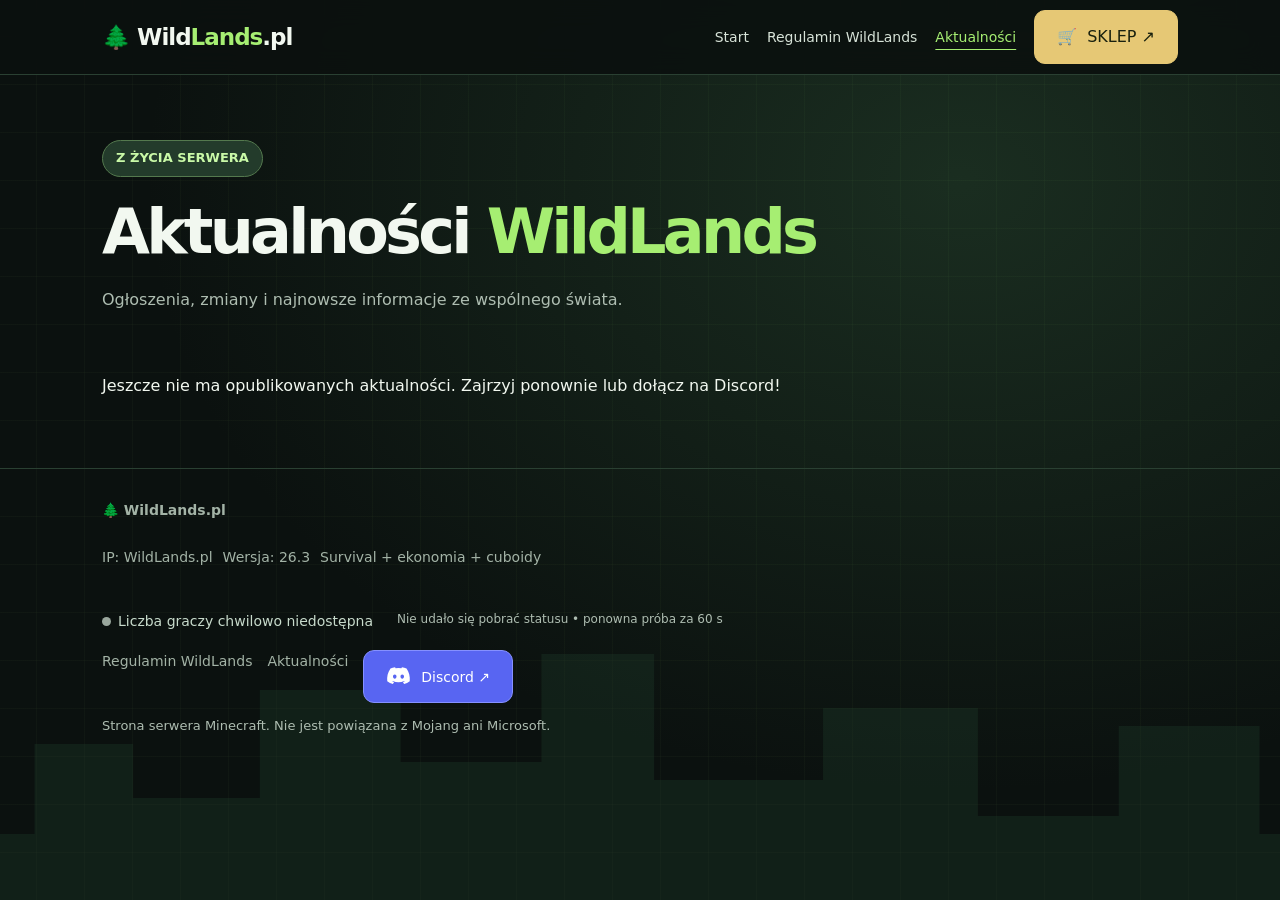
==== aktualnosci.html @ 4f1ac1a0 "Add WildLands rules, news, live status and animated shared design" ====
<!doctype html><html lang="pl"><head><meta charset="utf-8"><meta name="viewport" content="width=device-width,initial-scale=1"><meta name="theme-color" content="#101b16"><meta name="description" content="WildLands.pl — Minecraft 26.3. Survival + ekonomia + cuboidy. Aktualności"><title>Aktualności — WildLands.pl</title><link rel="stylesheet" href="/style.css"><script src="/app.js" defer></script></head><body><a class="skip" href="#main">Przejdź do treści</a><div class="world" aria-hidden="true"></div><header><div class="wrap nav"><a class="logo" href="/">🌲 Wild<span>Lands</span>.pl</a><nav aria-label="Nawigacja główna"><a href="/" >Start</a><a href="/regulamin.html" >Regulamin WildLands</a><a href="/aktualnosci.html" aria-current="page">Aktualności</a><a class="shop btn" href="https://mc.wildlands.pl" target="_blank" rel="noopener noreferrer"><span class="shop-icon" aria-hidden="true">🛒</span> SKLEP ↗</a></nav></div></header><main id="main"><div class="wrap"><div class="page-head"><span class="tag">Z ŻYCIA SERWERA</span><h1>Aktualności <em>WildLands</em></h1><p class="sub">Ogłoszenia, zmiany i najnowsze informacje ze wspólnego świata.</p></div><div class="news-list" id="news"><p>Wczytywanie aktualności…</p></div><noscript><p>Włącz JavaScript, aby wyświetlić aktualności. Ogłoszenia znajdziesz również na naszym Discordzie.</p></noscript></div></main><footer><div class="wrap"><strong>🌲 WildLands.pl</strong><div class="facts"><span>IP: WildLands.pl</span><span>Wersja: 26.3</span><span>Survival + ekonomia + cuboidy</span></div><div class="status-box"><p><span class="dot" id="dot"></span><span id="status" role="status">Sprawdzanie liczby graczy…</span></p><span class="status-note" id="status-note">Odświeżanie co 60 sekund • mcsrvstat.us</span></div><div class="links"><a href="/regulamin.html">Regulamin WildLands</a><a href="/aktualnosci.html">Aktualności</a><a class="discord btn" href="https://discord.gg/rCxju5zVEd" target="_blank" rel="noopener noreferrer"><svg viewBox="0 0 24 24" width="25" height="25" fill="currentColor" aria-hidden="true"><path d="M19.7 4.4a18 18 0 0 0-4.4-1.4l-.5 1a16 16 0 0 0-5.6 0l-.5-1a18 18 0 0 0-4.4 1.4C1.5 8.5.8 12.5 1.2 16.5a18 18 0 0 0 5.4 2.7l1.1-1.8-1.7-.8.4-.3a13 13 0 0 0 11.2 0l.4.3-1.7.8 1.1 1.8a18 18 0 0 0 5.4-2.7c.5-4.6-.8-8.6-3.1-12.1ZM8.4 14.1c-1 0-1.7-.9-1.7-2s.7-2 1.7-2 1.7.9 1.7 2-.7 2-1.7 2Zm7.2 0c-1 0-1.7-.9-1.7-2s.7-2 1.7-2 1.7.9 1.7 2-.7 2-1.7 2Z"/></svg> Discord ↗</a></div><p class="small">Strona serwera Minecraft. Nie jest powiązana z Mojang ani Microsoft.</p></div></footer></body></html>
---- style.css ----
:root{--bg:#0b110f;--panel:#15221c;--green:#a6ee72;--muted:#aebdb1;--line:#2a4032}*{box-sizing:border-box}html{scroll-behavior:smooth}body{margin:0;background:var(--bg);color:#f2f8f0;font:16px/1.6 system-ui,-apple-system,Segoe UI,sans-serif}a{color:inherit;text-decoration:none}.wrap{max-width:1120px;margin:auto;padding:0 22px}header{position:sticky;top:0;background:#0b110fe9;backdrop-filter:blur(14px);border-bottom:1px solid var(--line);z-index:3}.nav{display:flex;align-items:center;justify-content:space-between;gap:18px;min-height:74px}.logo{font-size:23px;font-weight:900;letter-spacing:-1px}.logo span{color:var(--green)}nav{display:flex;gap:22px;flex-wrap:wrap}nav a{font-size:14px;color:#d7e3d8}nav a:hover{color:var(--green)}.hero{position:relative;overflow:hidden;padding:105px 0 100px;background:radial-gradient(ellipse at 75% 25%,#31583a 0%,transparent 45%),linear-gradient(160deg,#101d16,#0b110f)}.hero:after{content:'';position:absolute;inset:0;opacity:.12;background-image:linear-gradient(#a6ee7222 1px,transparent 1px),linear-gradient(90deg,#a6ee7222 1px,transparent 1px);background-size:36px 36px;pointer-events:none}.hero .wrap{position:relative;z-index:1}.tag{display:inline-block;padding:7px 13px;border:1px solid #54794e;border-radius:100px;background:#233b2b;color:#c9f9a7;font-weight:700;font-size:13px}h1{font-size:clamp(46px,8vw,86px);letter-spacing:-.06em;line-height:1.07;margin:22px 0}h1 em{font-style:normal;color:var(--green)}.lead{max-width:660px;font-size:19px;color:#c4d2c6}.actions{display:flex;gap:12px;flex-wrap:wrap;margin-top:28px}.btn{border:1px solid #4a6950;background:#1b2c21;color:white;padding:13px 22px;border-radius:11px;font-weight:800;cursor:pointer;font:inherit}.btn.primary{background:var(--green);color:#132014;border-color:var(--green)}.btn:hover{filter:brightness(1.13)}.status{margin-top:25px;color:#b4c6b7;font-size:14px}.dot{display:inline-block;width:9px;height:9px;border-radius:50%;background:#9aa79d;margin-right:7px}.dot.on{background:#7de388}.section{padding:78px 0}.section h2{font-size:clamp(29px,4vw,42px);letter-spacing:-.04em;margin:0 0 12px}.sub{color:var(--muted);margin:0 0 30px}.cards{display:grid;grid-template-columns:repeat(3,1fr);gap:16px}.card{background:linear-gradient(155deg,#1a2b21,#111d17);border:1px solid var(--line);padding:26px;border-radius:17px}.card .emoji{font-size:31px}.card h3{margin:14px 0 8px;font-size:21px}.card p{color:var(--muted);margin:0}.alt{background:#101a14}.panel{padding:32px;border:1px solid var(--line);border-radius:18px;background:var(--panel)}.panel p{color:var(--muted)}.two{display:grid;grid-template-columns:1fr 1fr;gap:18px}.small{font-size:13px;color:var(--muted)}footer{border-top:1px solid var(--line);padding:30px 0;color:#a3b3a6;font-size:14px}.links{display:flex;gap:15px;flex-wrap:wrap}.pill{display:inline-block;border:1px solid var(--line);padding:7px 11px;border-radius:9px;color:var(--green)}@media(max-width:720px){.nav{align-items:flex-start;padding-top:15px;padding-bottom:15px;flex-direction:column;gap:8px}nav{gap:14px}.hero{padding:72px 0}.cards,.two{grid-template-columns:1fr}.section{padding:55px 0}}

body{isolation:isolate;overflow-wrap:anywhere}.world{position:fixed;inset:0;z-index:-1;overflow:hidden;pointer-events:none;background:radial-gradient(ellipse at 75% 20%,#31583a66,transparent 60%),#0b110f}.world:before{content:'';position:absolute;inset:-60px;background:linear-gradient(#a6ee7208 1px,transparent 1px),linear-gradient(90deg,#a6ee7208 1px,transparent 1px);background-size:48px 48px;animation:drift 28s linear infinite}.world:after{content:'';position:absolute;bottom:-60px;left:-5%;width:110%;height:40vh;opacity:.32;background:#213f2c;clip-path:polygon(0 65%,7% 65%,7% 40%,14% 40%,14% 55%,23% 55%,23% 25%,33% 25%,33% 45%,43% 45%,43% 15%,51% 15%,51% 50%,63% 50%,63% 30%,74% 30%,74% 60%,84% 60%,84% 35%,94% 35%,94% 65%,100% 65%,100% 100%,0 100%);animation:sway 14s ease-in-out infinite alternate}.hero,.alt{background:transparent}.card,.panel{background:#15221ceF}.hero:after{display:none}.nav{flex-wrap:wrap}nav{align-items:center;gap:18px}nav a[aria-current=page]{color:var(--green);text-decoration:underline;text-underline-offset:7px}.discord,.shop{display:inline-flex;align-items:center;gap:10px}.discord{background:#5865f2;border-color:#8590ff}.discord svg{animation:sway 3s ease-in-out infinite alternate}.shop{color:#18200e;background:#e6c875;border-color:#e6c875;position:relative;overflow:hidden}.shop:after{content:'';position:absolute;inset:-60% auto -60% -45%;width:25%;background:#ffffff55;transform:rotate(25deg);animation:shine 6s infinite}.shop-icon{display:inline-block;animation:sway 2.6s ease-in-out infinite alternate}.facts{display:flex;gap:10px;flex-wrap:wrap;margin:24px 0}.page-head{padding:65px 0 30px}.page-head h1{font-size:clamp(36px,6vw,62px)}.rules{max-width:850px;margin:0 auto 60px}.rule{margin:18px 0;padding:25px;border:1px solid var(--line);border-radius:16px;background:#15221cf2}.rule h2{font-size:24px;line-height:1.35;margin:0 0 20px}.rule p{margin:8px 0}.rule li{margin:8px 0}.rule ol,.rule ul{padding-left:24px}.rule h3{font-size:24px}.skip{position:fixed;top:-100px;left:15px;background:var(--green);color:#132014;padding:10px;z-index:10}.skip:focus{top:10px}:focus-visible{outline:3px solid #e6c875;outline-offset:5px}.news-list{display:grid;gap:20px;margin-bottom:70px}.news-list time{color:var(--green);font-size:14px}.news-list p{white-space:pre-line}.section[id]{scroll-margin-top:150px}.status-box{display:flex;flex-wrap:wrap;gap:8px 24px;padding:18px 0;color:#c7dacb}.status-box p{margin:0}.status-note{font-size:12px;color:var(--muted)}@keyframes drift{to{transform:translate(48px,48px)}}@keyframes sway{to{transform:translateY(-7px)}}@keyframes shine{0%,75%{left:-45%}100%{left:145%}}@media(max-width:720px){nav{gap:12px}.hero{padding:50px 0}.page-head{padding-top:35px}.rule{padding:20px}.wrap{padding:0 18px}.nav{min-height:0}.logo{font-size:22px}.rule h2{font-size:21px}}@media(prefers-reduced-motion:reduce){*,*:before,*:after{animation:none!important;scroll-behavior:auto!important}}
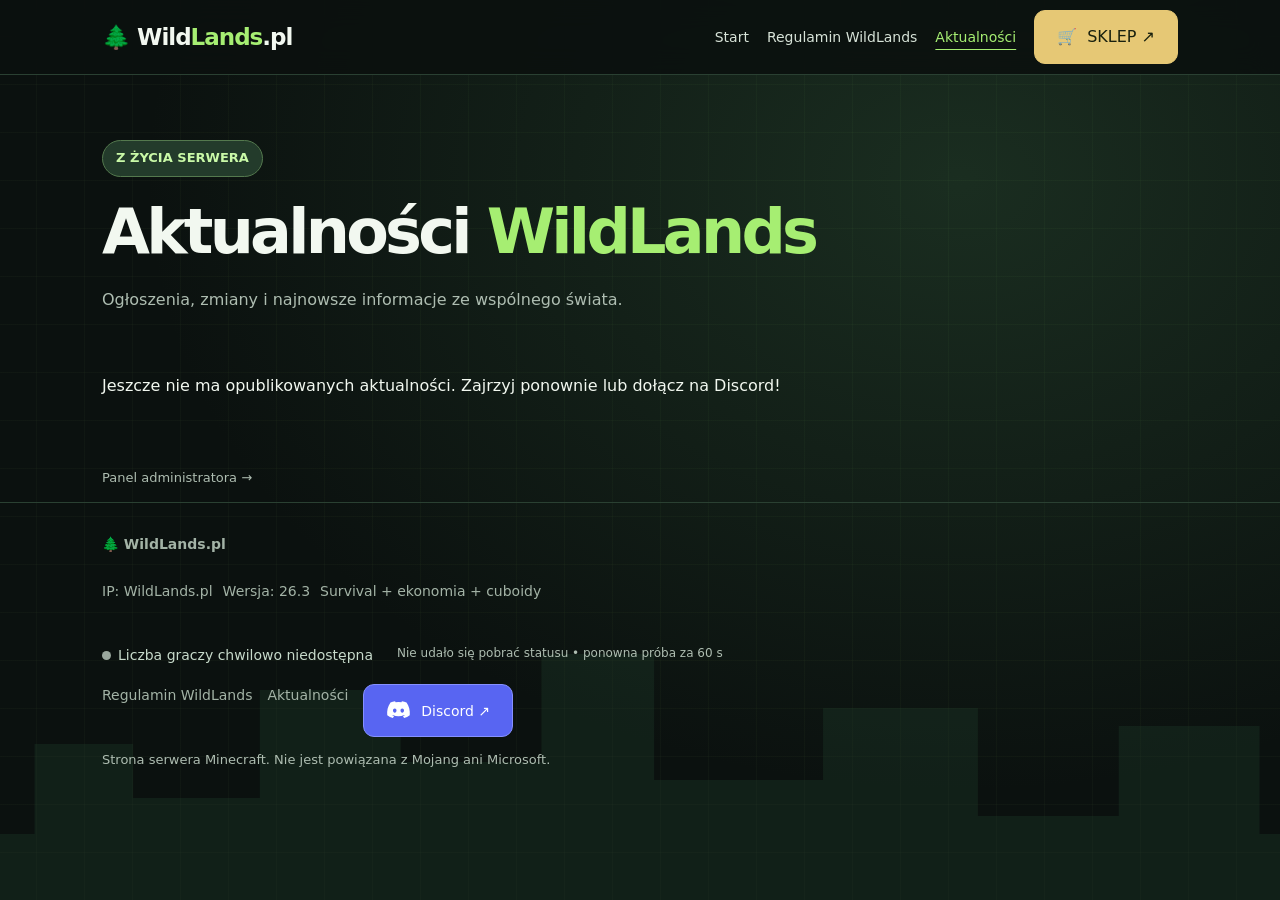
==== commit ccbd46a4: "Add password-protected news administration panel" ====
--- a/aktualnosci.html
+++ b/aktualnosci.html
@@ -1 +1 @@
-<!doctype html><html lang="pl"><head><meta charset="utf-8"><meta name="viewport" content="width=device-width,initial-scale=1"><meta name="theme-color" content="#101b16"><meta name="description" content="WildLands.pl — Minecraft 26.3. Survival + ekonomia + cuboidy. Aktualności"><title>Aktualności — WildLands.pl</title><link rel="stylesheet" href="/style.css"><script src="/app.js" defer></script></head><body><a class="skip" href="#main">Przejdź do treści</a><div class="world" aria-hidden="true"></div><header><div class="wrap nav"><a class="logo" href="/">🌲 Wild<span>Lands</span>.pl</a><nav aria-label="Nawigacja główna"><a href="/" >Start</a><a href="/regulamin.html" >Regulamin WildLands</a><a href="/aktualnosci.html" aria-current="page">Aktualności</a><a class="shop btn" href="https://mc.wildlands.pl" target="_blank" rel="noopener noreferrer"><span class="shop-icon" aria-hidden="true">🛒</span> SKLEP ↗</a></nav></div></header><main id="main"><div class="wrap"><div class="page-head"><span class="tag">Z ŻYCIA SERWERA</span><h1>Aktualności <em>WildLands</em></h1><p class="sub">Ogłoszenia, zmiany i najnowsze informacje ze wspólnego świata.</p></div><div class="news-list" id="news"><p>Wczytywanie aktualności…</p></div><noscript><p>Włącz JavaScript, aby wyświetlić aktualności. Ogłoszenia znajdziesz również na naszym Discordzie.</p></noscript></div></main><footer><div class="wrap"><strong>🌲 WildLands.pl</strong><div class="facts"><span>IP: WildLands.pl</span><span>Wersja: 26.3</span><span>Survival + ekonomia + cuboidy</span></div><div class="status-box"><p><span class="dot" id="dot"></span><span id="status" role="status">Sprawdzanie liczby graczy…</span></p><span class="status-note" id="status-note">Odświeżanie co 60 sekund • mcsrvstat.us</span></div><div class="links"><a href="/regulamin.html">Regulamin WildLands</a><a href="/aktualnosci.html">Aktualności</a><a class="discord btn" href="https://discord.gg/rCxju5zVEd" target="_blank" rel="noopener noreferrer"><svg viewBox="0 0 24 24" width="25" height="25" fill="currentColor" aria-hidden="true"><path d="M19.7 4.4a18 18 0 0 0-4.4-1.4l-.5 1a16 16 0 0 0-5.6 0l-.5-1a18 18 0 0 0-4.4 1.4C1.5 8.5.8 12.5 1.2 16.5a18 18 0 0 0 5.4 2.7l1.1-1.8-1.7-.8.4-.3a13 13 0 0 0 11.2 0l.4.3-1.7.8 1.1 1.8a18 18 0 0 0 5.4-2.7c.5-4.6-.8-8.6-3.1-12.1ZM8.4 14.1c-1 0-1.7-.9-1.7-2s.7-2 1.7-2 1.7.9 1.7 2-.7 2-1.7 2Zm7.2 0c-1 0-1.7-.9-1.7-2s.7-2 1.7-2 1.7.9 1.7 2-.7 2-1.7 2Z"/></svg> Discord ↗</a></div><p class="small">Strona serwera Minecraft. Nie jest powiązana z Mojang ani Microsoft.</p></div></footer></body></html>+<!doctype html><html lang="pl"><head><meta charset="utf-8"><meta name="viewport" content="width=device-width,initial-scale=1"><meta name="theme-color" content="#101b16"><meta name="description" content="WildLands.pl — Minecraft 26.3. Survival + ekonomia + cuboidy. Aktualności"><title>Aktualności — WildLands.pl</title><link rel="stylesheet" href="/style.css"><script src="/app.js" defer></script></head><body><a class="skip" href="#main">Przejdź do treści</a><div class="world" aria-hidden="true"></div><header><div class="wrap nav"><a class="logo" href="/">🌲 Wild<span>Lands</span>.pl</a><nav aria-label="Nawigacja główna"><a href="/" >Start</a><a href="/regulamin.html" >Regulamin WildLands</a><a href="/aktualnosci.html" aria-current="page">Aktualności</a><a class="shop btn" href="https://mc.wildlands.pl" target="_blank" rel="noopener noreferrer"><span class="shop-icon" aria-hidden="true">🛒</span> SKLEP ↗</a></nav></div></header><main id="main"><div class="wrap"><div class="page-head"><span class="tag">Z ŻYCIA SERWERA</span><h1>Aktualności <em>WildLands</em></h1><p class="sub">Ogłoszenia, zmiany i najnowsze informacje ze wspólnego świata.</p></div><div class="news-list" id="news"><p>Wczytywanie aktualności…</p></div><noscript><p>Włącz JavaScript, aby wyświetlić aktualności. Ogłoszenia znajdziesz również na naszym Discordzie.</p></noscript><p class="small"><a href="/admin">Panel administratora →</a></p></div></main><footer><div class="wrap"><strong>🌲 WildLands.pl</strong><div class="facts"><span>IP: WildLands.pl</span><span>Wersja: 26.3</span><span>Survival + ekonomia + cuboidy</span></div><div class="status-box"><p><span class="dot" id="dot"></span><span id="status" role="status">Sprawdzanie liczby graczy…</span></p><span class="status-note" id="status-note">Odświeżanie co 60 sekund • mcsrvstat.us</span></div><div class="links"><a href="/regulamin.html">Regulamin WildLands</a><a href="/aktualnosci.html">Aktualności</a><a class="discord btn" href="https://discord.gg/rCxju5zVEd" target="_blank" rel="noopener noreferrer"><svg viewBox="0 0 24 24" width="25" height="25" fill="currentColor" aria-hidden="true"><path d="M19.7 4.4a18 18 0 0 0-4.4-1.4l-.5 1a16 16 0 0 0-5.6 0l-.5-1a18 18 0 0 0-4.4 1.4C1.5 8.5.8 12.5 1.2 16.5a18 18 0 0 0 5.4 2.7l1.1-1.8-1.7-.8.4-.3a13 13 0 0 0 11.2 0l.4.3-1.7.8 1.1 1.8a18 18 0 0 0 5.4-2.7c.5-4.6-.8-8.6-3.1-12.1ZM8.4 14.1c-1 0-1.7-.9-1.7-2s.7-2 1.7-2 1.7.9 1.7 2-.7 2-1.7 2Zm7.2 0c-1 0-1.7-.9-1.7-2s.7-2 1.7-2 1.7.9 1.7 2-.7 2-1.7 2Z"/></svg> Discord ↗</a></div><p class="small">Strona serwera Minecraft. Nie jest powiązana z Mojang ani Microsoft.</p></div></footer></body></html>
